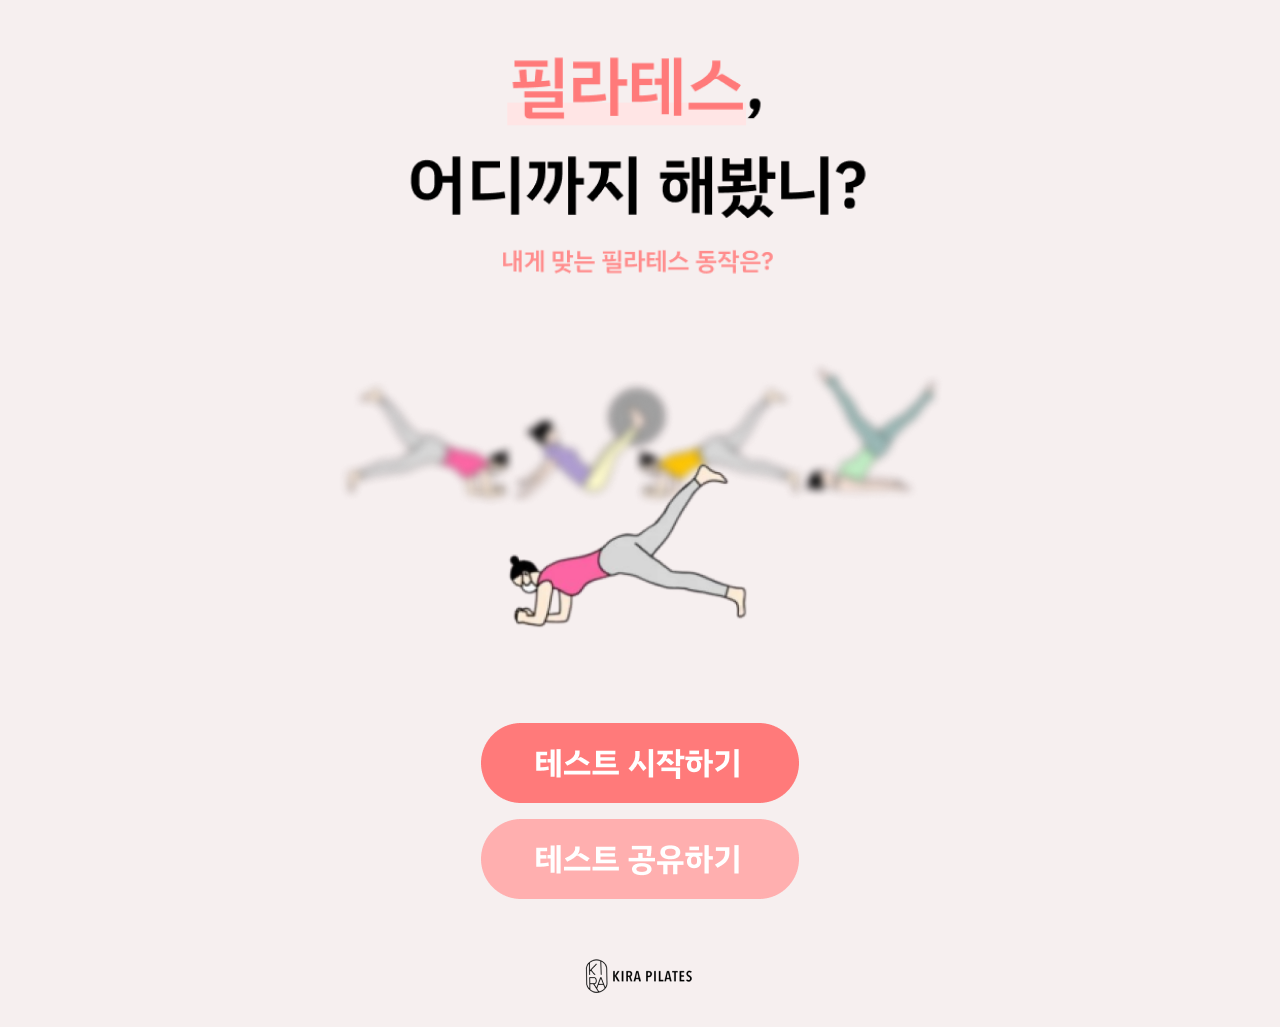
==== index.html @ 76170d90 "first commit" ====
<!DOCTYPE html>
<html lang="en">
<head>
    <meta charset="UTF-8">
    <meta name="viewport" content="width=device-width, initial-scale=1.0">
    <title>KIRA PILATES 필라테스 테스트</title>
    <link rel="stylesheet" href="indexStyles.css">
</head>
<body>
    <!-- 기본 컨테이너 -->
    <div class="quiz-container">
        <!-- 이미지 -->
        <div class="image-container">
            <img id="title" src="./Images/Start/title.png">
            <img id="test_character" src="./Images/kp_character_logo.png">
        </div>
        
        <!-- Buttons -->
        <div class="button-container">
            <img src="./Images/Start/start_button.png" id="startButton">
            <img src="./Images/Start/share_test_button.png" id="link_share">
        </div>
        <div class="logo">
            <img src="./Images/kp_logo.png">
        </div>
    </div>
    <script src="indexScript.js"></script>
</body>
</html>
---- indexStyles.css ----
body {
    font-family: "Noto Sans KR", sans-serif;
    background-color: #F6EFEF;

    display: flex;
    flex-direction: column; /* 위아래로 배치 */
    justify-content: center;
    align-items: center;
}


/* 컨테이너 */
.quiz-container {
    position: relative;
    margin: 0px auto 0px auto;
    padding: 20px;
    text-align: center;
}
/* 이미지 컨테이너 스타일 */
.image-container {
    display: flex;
    flex-direction: column; /* 위아래로 배치 */
    justify-content: center;
    align-items: center;
}
#title {
    margin-top: 10px;
    width: 489px;
    height: 259px;
}
#test_character {
    margin-top: 50px;
    width: 625px;
    height: auto;
}
/* 시작하기 버튼 */
.button-container {
    margin-top: 50px;
    position: relative;
    display: flex;
    flex-direction: column; /* 위아래로 배치 */
    justify-content: center;
    align-items: center;
}
#startButton {
    width: 318px;
    height: 80px;
    margin: 8px;
}
#link_share {
    width: 318px;
    height: 80px;
    margin: 8px;
}

.logo {
    margin-top: 50px;
}
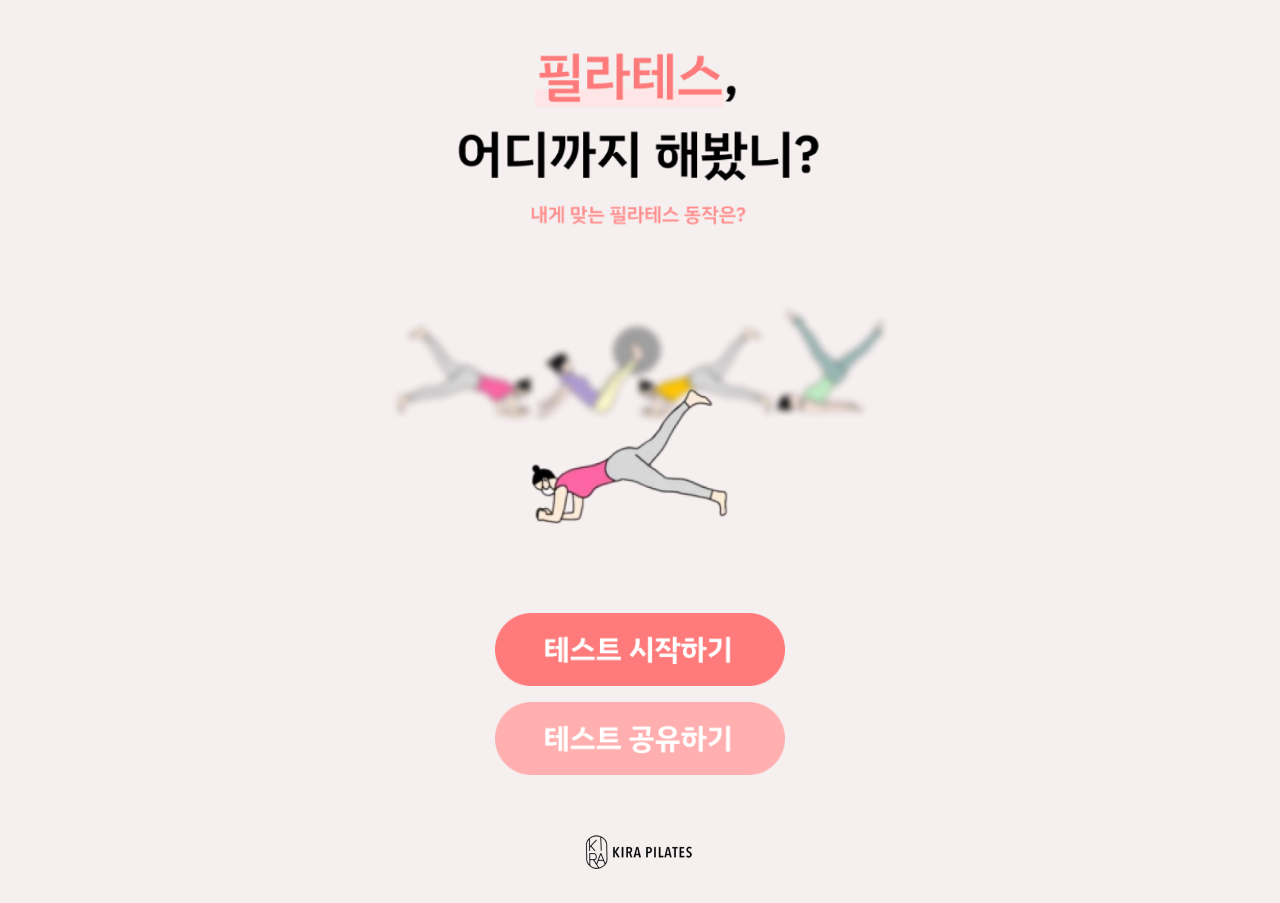
==== commit 0420fc1a: "[fix] 일부 UI 수정 - 표지 페이지 메타태그 추가 - 결과 페이지 카카오톡 공유 문구 및 이미지 수정 (추후 결과별 이미지 추가작업 필요) - 결과 페이지 움직이는 png " ====
--- a/index.html
+++ b/index.html
@@ -3,6 +3,18 @@
 <head>
     <meta charset="UTF-8">
     <meta name="viewport" content="width=device-width, initial-scale=1.0">
+
+    <meta property="og:type" content="website">
+    <meta property="og:url" content="https://gom1n.github.io/KIRAPILATES/">
+    <meta property="og:title" content="KIRA PILATES 내게 맞는 필라테스 테스트하러 가기">
+    <meta property="og:image" content="https://github.com/gom1n/KIRAPILATES/assets/87636557/df99aeb1-5613-4b70-bb63-fa5df6b8971c">
+    <meta property="og:description" content="내게 맞는 필라테스 동작은?">
+    <meta property="og:site_name" content="KIRA PILATES 필라테스 테스트">
+    <meta property="og:locale" content="en_US">
+    <meta property="og:image:width" content="1200">
+    <meta property="og:image:height" content="630">  
+    <meta http-equiv="X-UA-Compatible" content="IE=Edge">
+
     <title>KIRA PILATES 필라테스 테스트</title>
     <link rel="stylesheet" href="indexStyles.css">
 </head>
--- a/indexStyles.css
+++ b/indexStyles.css
@@ -25,12 +25,12 @@
 }
 #title {
     margin-top: 10px;
-    width: 489px;
-    height: 259px;
+    width: 60%;
+    height: auto;
 }
 #test_character {
     margin-top: 50px;
-    width: 625px;
+    width: 80%;
     height: auto;
 }
 /* 시작하기 버튼 */
@@ -43,16 +43,17 @@
     align-items: center;
 }
 #startButton {
-    width: 318px;
-    height: 80px;
+    width: 45%;
+    height: auto;
     margin: 8px;
 }
 #link_share {
-    width: 318px;
-    height: 80px;
+    width: 45%;
+    height: auto;
     margin: 8px;
 }
 
 .logo {
     margin-top: 50px;
+    /* width: 100%; */
 }